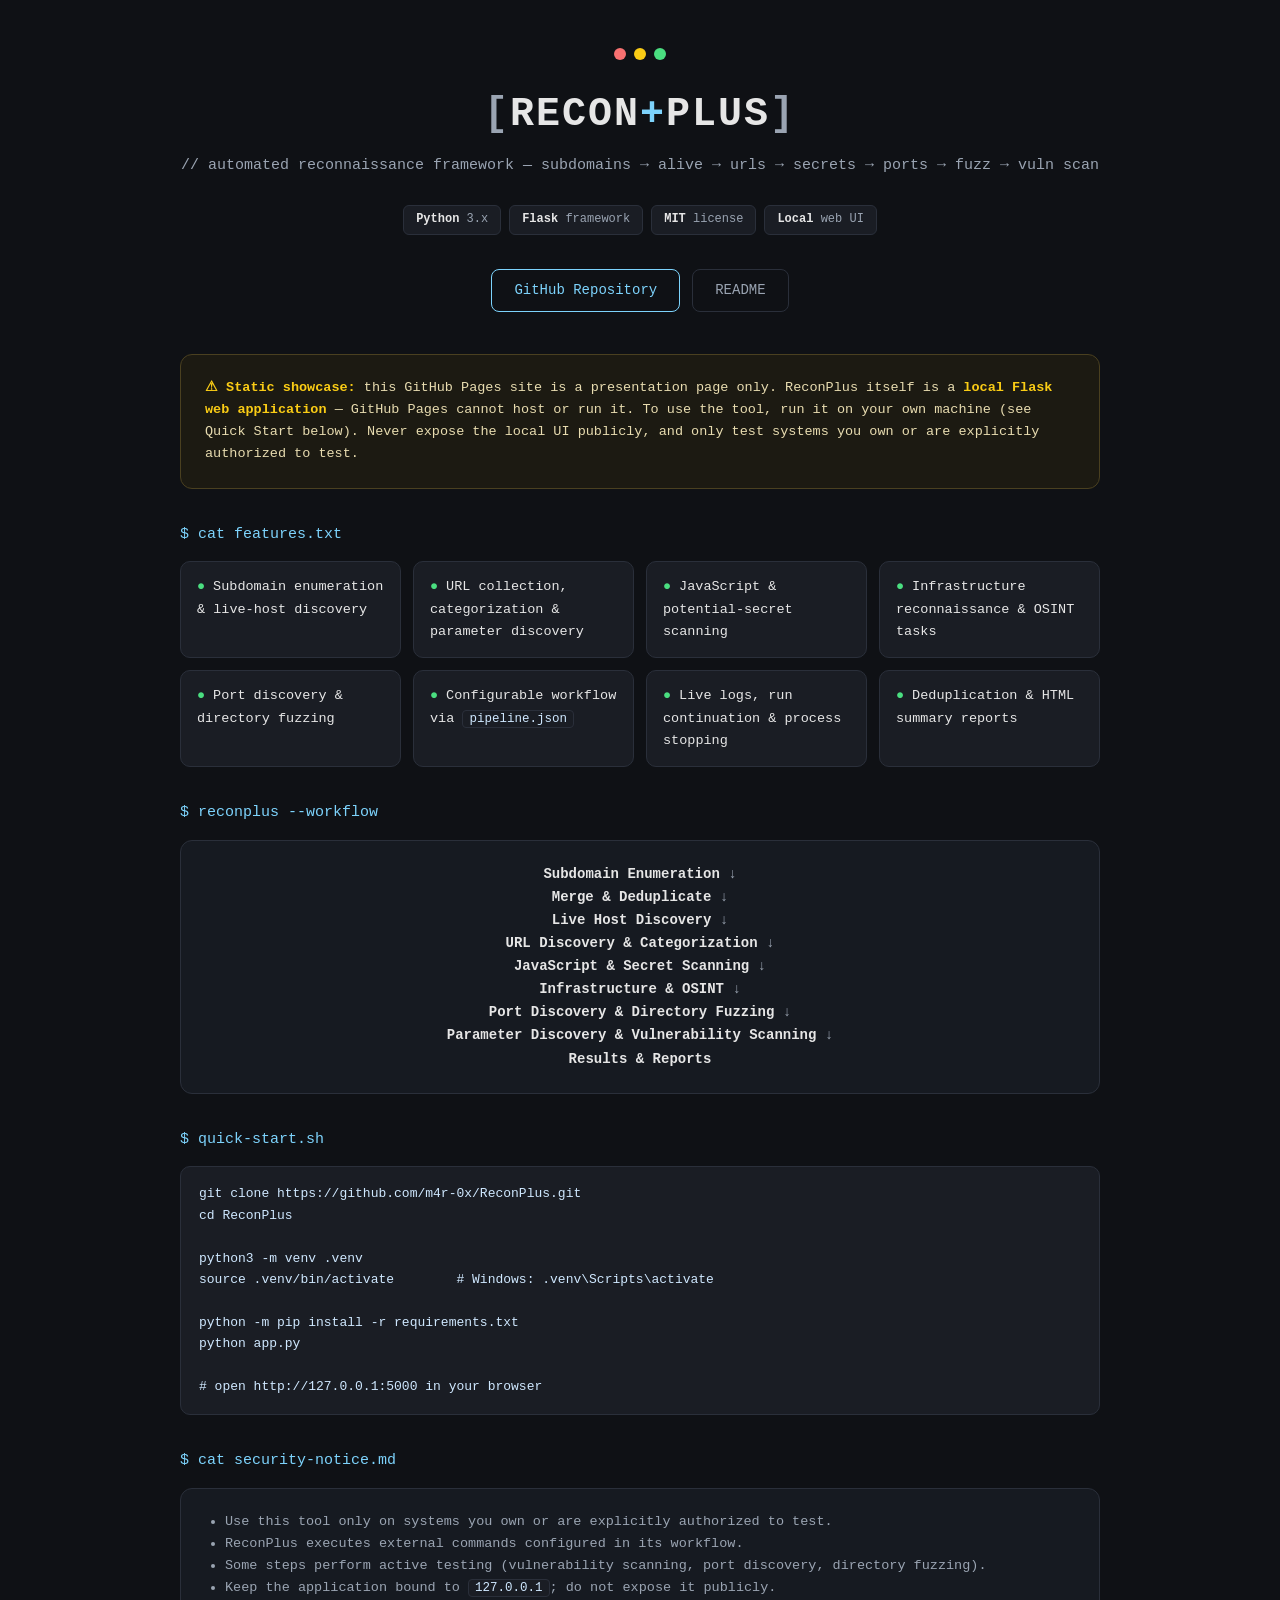
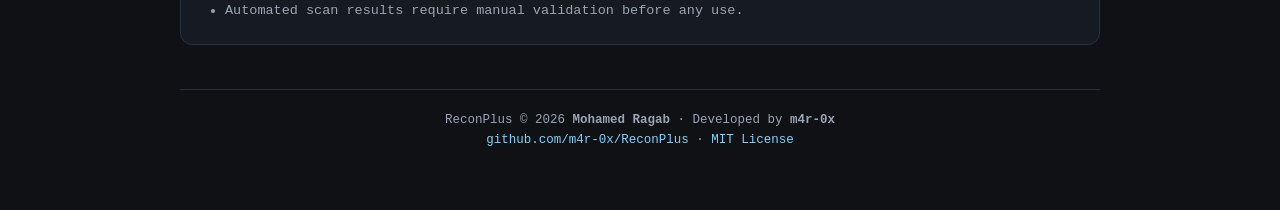
==== index.html @ adf0406e "Add GitHub Pages landing page" ====
<!doctype html>
<html lang="en">
<head>
<meta charset="utf-8">
<meta name="viewport" content="width=device-width, initial-scale=1">
<meta name="description" content="ReconPlus — automated reconnaissance framework for bug bounty and penetration testing. Subdomain enumeration, URL discovery, secret scanning, port discovery and HTML reporting.">
<meta name="author" content="Mohamed Ragab">
<title>:: ReconPlus // automated reconnaissance framework ::</title>
<style>
  :root{
    --bg:#0f1115; --panel:#161a21; --panel2:#1a1d24; --border:#2a2f3a;
    --text:#e6e6e6; --muted:#9aa4b2; --accent:#7dd3fc; --green:#4ade80;
    --yellow:#facc15; --red:#f87171;
  }
  *{box-sizing:border-box}
  html{scroll-behavior:smooth}
  body{margin:0;background:var(--bg);color:var(--text);font-family:Consolas,"JetBrains Mono",Menlo,monospace;line-height:1.65}
  .wrap{max-width:960px;margin:0 auto;padding:0 20px}
  header{padding:48px 0 8px;text-align:center}
  .dots{display:flex;gap:8px;justify-content:center;margin-bottom:22px}
  .dot{width:12px;height:12px;border-radius:50%}
  .dot.red{background:var(--red)} .dot.yellow{background:var(--yellow)} .dot.green{background:var(--green)}
  h1{font-size:40px;margin:0 0 6px;letter-spacing:2px}
  h1 .bracket{color:var(--muted)}
  h1 .blink{color:var(--accent);animation:blink 1.1s steps(1) infinite}
  @keyframes blink{50%{opacity:0}}
  .sub{color:var(--muted);margin:0 0 26px;font-size:15px}
  .badges{display:flex;gap:8px;justify-content:center;flex-wrap:wrap;margin-bottom:34px}
  .badge{background:var(--panel2);border:1px solid var(--border);border-radius:6px;padding:4px 12px;font-size:12px;color:var(--muted)}
  .badge b{color:var(--text)}
  section{margin:34px 0}
  h2{font-size:15px;color:var(--accent);margin:0 0 14px;font-weight:normal}
  .panel{background:var(--panel);border:1px solid var(--border);border-radius:12px;padding:22px 24px}
  .notice{border-color:#4a4020;background:#1c1a12;color:#e8dcb0;font-size:13.5px}
  .notice b{color:var(--yellow)}
  .grid{display:grid;grid-template-columns:repeat(auto-fit,minmax(220px,1fr));gap:12px}
  .card{background:var(--panel2);border:1px solid var(--border);border-radius:10px;padding:14px 16px;font-size:13.5px}
  .card .ic{color:var(--green);margin-right:8px}
  pre{background:var(--panel2);border:1px solid var(--border);border-radius:10px;padding:16px 18px;overflow-x:auto;font-size:13px;color:#cfe8ff;margin:0}
  .pipe{color:var(--muted);text-align:center;font-size:14px;margin:0}
  .pipe b{color:var(--text)}
  .links{display:flex;gap:12px;justify-content:center;flex-wrap:wrap;margin-top:8px}
  a.btn{display:inline-block;border:1px solid var(--accent);color:var(--accent);border-radius:8px;padding:9px 22px;text-decoration:none;font-size:14px;transition:.15s}
  a.btn:hover{background:var(--accent);color:#06121a}
  a.btn.alt{border-color:var(--border);color:var(--muted)}
  a.btn.alt:hover{background:var(--border);color:var(--text)}
  footer{border-top:1px solid var(--border);margin-top:44px;padding:20px 0 34px;text-align:center;color:var(--muted);font-size:12.5px}
  footer a{color:var(--accent);text-decoration:none}
  code.inline{background:var(--panel2);border:1px solid var(--border);border-radius:4px;padding:1px 6px;font-size:12.5px;color:#cfe8ff}
</style>
</head>
<body>
<div class="wrap">

<header>
  <div class="dots"><div class="dot red"></div><div class="dot yellow"></div><div class="dot green"></div></div>
  <h1><span class="bracket">[</span>RECON<span class="blink">+</span>PLUS<span class="bracket">]</span></h1>
  <p class="sub">// automated reconnaissance framework &mdash; subdomains &rarr; alive &rarr; urls &rarr; secrets &rarr; ports &rarr; fuzz &rarr; vuln scan</p>
  <div class="badges">
    <span class="badge"><b>Python</b> 3.x</span>
    <span class="badge"><b>Flask</b> framework</span>
    <span class="badge"><b>MIT</b> license</span>
    <span class="badge"><b>Local</b> web UI</span>
  </div>
  <div class="links">
    <a class="btn" href="https://github.com/m4r-0x/ReconPlus">GitHub Repository</a>
    <a class="btn alt" href="https://github.com/m4r-0x/ReconPlus/blob/main/README.md">README</a>
  </div>
</header>

<section class="panel notice">
  <b>&#9888; Static showcase:</b> this GitHub Pages site is a presentation page only. ReconPlus itself is a
  <b>local Flask web application</b> &mdash; GitHub Pages cannot host or run it. To use the tool, run it on your
  own machine (see Quick Start below). Never expose the local UI publicly, and only test systems you own or
  are explicitly authorized to test.
</section>

<section>
  <h2>$ cat features.txt</h2>
  <div class="grid">
    <div class="card"><span class="ic">&#9679;</span>Subdomain enumeration &amp; live-host discovery</div>
    <div class="card"><span class="ic">&#9679;</span>URL collection, categorization &amp; parameter discovery</div>
    <div class="card"><span class="ic">&#9679;</span>JavaScript &amp; potential-secret scanning</div>
    <div class="card"><span class="ic">&#9679;</span>Infrastructure reconnaissance &amp; OSINT tasks</div>
    <div class="card"><span class="ic">&#9679;</span>Port discovery &amp; directory fuzzing</div>
    <div class="card"><span class="ic">&#9679;</span>Configurable workflow via <span class="code"><code class="inline">pipeline.json</code></span></div>
    <div class="card"><span class="ic">&#9679;</span>Live logs, run continuation &amp; process stopping</div>
    <div class="card"><span class="ic">&#9679;</span>Deduplication &amp; HTML summary reports</div>
  </div>
</section>

<section>
  <h2>$ reconplus --workflow</h2>
  <div class="panel">
    <p class="pipe">
      <b>Subdomain Enumeration</b> &darr;<br>
      <b>Merge &amp; Deduplicate</b> &darr;<br>
      <b>Live Host Discovery</b> &darr;<br>
      <b>URL Discovery &amp; Categorization</b> &darr;<br>
      <b>JavaScript &amp; Secret Scanning</b> &darr;<br>
      <b>Infrastructure &amp; OSINT</b> &darr;<br>
      <b>Port Discovery &amp; Directory Fuzzing</b> &darr;<br>
      <b>Parameter Discovery &amp; Vulnerability Scanning</b> &darr;<br>
      <b>Results &amp; Reports</b>
    </p>
  </div>
</section>

<section>
  <h2>$ quick-start.sh</h2>
  <pre>git clone https://github.com/m4r-0x/ReconPlus.git
cd ReconPlus

python3 -m venv .venv
source .venv/bin/activate        # Windows: .venv\Scripts\activate

python -m pip install -r requirements.txt
python app.py

# open http://127.0.0.1:5000 in your browser</pre>
</section>

<section>
  <h2>$ cat security-notice.md</h2>
  <div class="panel" style="font-size:13.5px">
    <ul style="margin:0;padding-left:20px;color:var(--muted)">
      <li>Use this tool only on systems you own or are explicitly authorized to test.</li>
      <li>ReconPlus executes external commands configured in its workflow.</li>
      <li>Some steps perform active testing (vulnerability scanning, port discovery, directory fuzzing).</li>
      <li>Keep the application bound to <code class="inline">127.0.0.1</code>; do not expose it publicly.</li>
      <li>Automated scan results require manual validation before any use.</li>
    </ul>
  </div>
</section>

<footer>
  ReconPlus &copy; 2026 <b>Mohamed Ragab</b> &middot; Developed by <b>m4r-0x</b><br>
  <a href="https://github.com/m4r-0x/ReconPlus">github.com/m4r-0x/ReconPlus</a> &middot;
  <a href="https://github.com/m4r-0x/ReconPlus/blob/main/LICENSE">MIT License</a>
</footer>

</div>
</body>
</html>
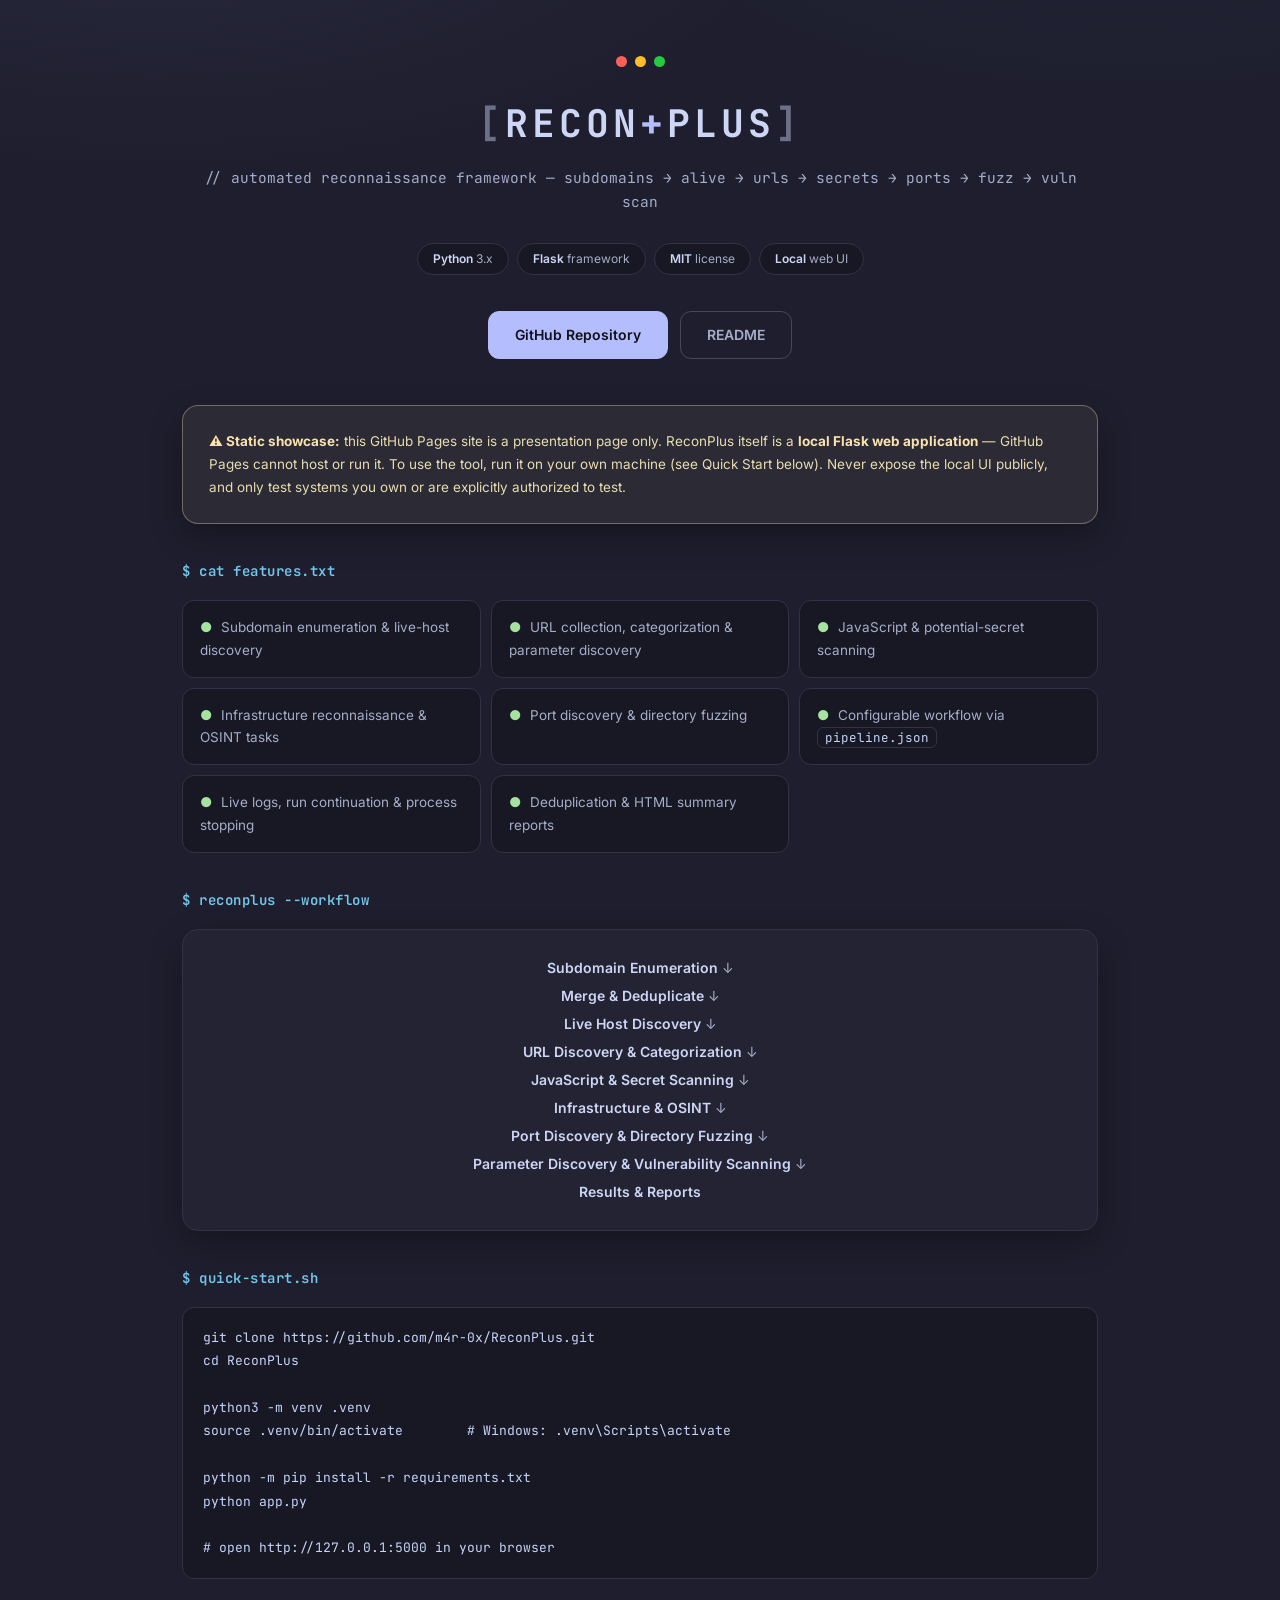
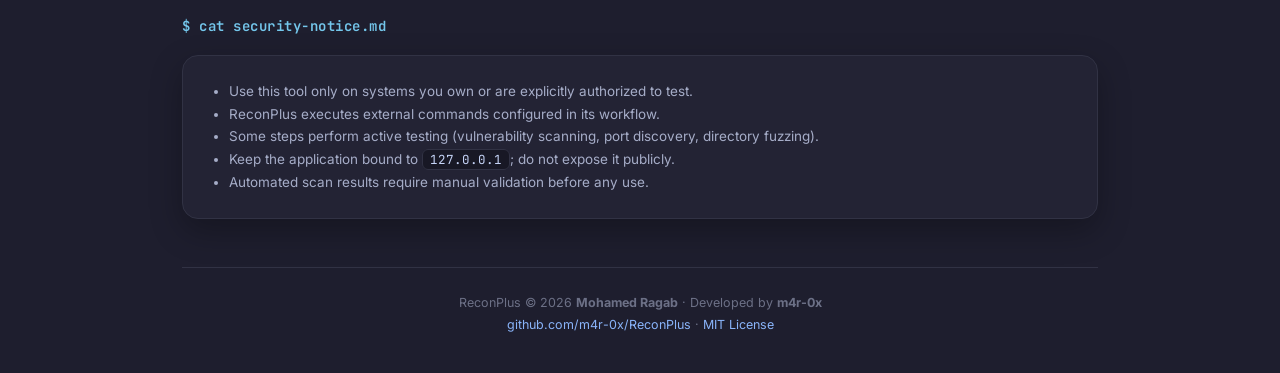
==== commit 72a16e88: "Redesign UI: modern Catppuccin dark theme with Inter + JetBrains Mono" ====
--- a/index.html
+++ b/index.html
@@ -5,48 +5,66 @@
 <meta name="viewport" content="width=device-width, initial-scale=1">
 <meta name="description" content="ReconPlus — automated reconnaissance framework for bug bounty and penetration testing. Subdomain enumeration, URL discovery, secret scanning, port discovery and HTML reporting.">
 <meta name="author" content="Mohamed Ragab">
+<meta name="color-scheme" content="dark">
 <title>:: ReconPlus // automated reconnaissance framework ::</title>
+<link rel="preconnect" href="https://fonts.googleapis.com">
+<link rel="preconnect" href="https://fonts.gstatic.com" crossorigin>
+<link href="https://fonts.googleapis.com/css2?family=Inter:wght@400;500;600;700&family=JetBrains+Mono:wght@400;500;600;700&display=swap" rel="stylesheet">
 <style>
   :root{
-    --bg:#0f1115; --panel:#161a21; --panel2:#1a1d24; --border:#2a2f3a;
-    --text:#e6e6e6; --muted:#9aa4b2; --accent:#7dd3fc; --green:#4ade80;
-    --yellow:#facc15; --red:#f87171;
+    --bg:#1e1e2e; --panel:#232334; --panel2:#181825; --border:#313244;
+    --text:#cdd6f4; --muted:#a6adc8; --overlay:#6c7086;
+    --accent:#b4befe; --accent-bright:#c7c9ff; --blue:#89b4fa;
+    --green:#a6e3a1; --yellow:#f9e2af; --red:#f38ba8; --sapphire:#74c7ec;
+    --ui:'Inter','Segoe UI',system-ui,sans-serif;
+    --mono:'JetBrains Mono','Cascadia Code',Consolas,monospace;
   }
   *{box-sizing:border-box}
-  html{scroll-behavior:smooth}
-  body{margin:0;background:var(--bg);color:var(--text);font-family:Consolas,"JetBrains Mono",Menlo,monospace;line-height:1.65}
-  .wrap{max-width:960px;margin:0 auto;padding:0 20px}
-  header{padding:48px 0 8px;text-align:center}
-  .dots{display:flex;gap:8px;justify-content:center;margin-bottom:22px}
-  .dot{width:12px;height:12px;border-radius:50%}
-  .dot.red{background:var(--red)} .dot.yellow{background:var(--yellow)} .dot.green{background:var(--green)}
-  h1{font-size:40px;margin:0 0 6px;letter-spacing:2px}
-  h1 .bracket{color:var(--muted)}
-  h1 .blink{color:var(--accent);animation:blink 1.1s steps(1) infinite}
+  html{scroll-behavior:smooth;color-scheme:dark}
+  body{
+    margin:0;color:var(--text);font-family:var(--ui);line-height:1.7;
+    background:
+      radial-gradient(1100px 480px at 12% -6%, rgba(180,190,254,.07), transparent 60%),
+      radial-gradient(900px 420px at 88% -8%, rgba(116,199,236,.055), transparent 60%),
+      var(--bg);
+  }
+  ::selection{background:rgba(180,190,254,.3)}
+  .wrap{max-width:960px;margin:0 auto;padding:0 22px}
+  header{padding:56px 0 10px;text-align:center}
+  .dots{display:flex;gap:8px;justify-content:center;margin-bottom:24px}
+  .dot{width:11px;height:11px;border-radius:50%}
+  .dot.red{background:#ff5f56}.dot.yellow{background:#ffbd2e}.dot.green{background:#27c93f}
+  h1{font-family:var(--mono);font-size:38px;font-weight:700;margin:0 0 10px;letter-spacing:4px}
+  h1 .bracket{color:var(--overlay)}
+  h1 .blink{color:var(--accent);animation:blink 1.2s steps(1) infinite}
   @keyframes blink{50%{opacity:0}}
-  .sub{color:var(--muted);margin:0 0 26px;font-size:15px}
-  .badges{display:flex;gap:8px;justify-content:center;flex-wrap:wrap;margin-bottom:34px}
-  .badge{background:var(--panel2);border:1px solid var(--border);border-radius:6px;padding:4px 12px;font-size:12px;color:var(--muted)}
-  .badge b{color:var(--text)}
-  section{margin:34px 0}
-  h2{font-size:15px;color:var(--accent);margin:0 0 14px;font-weight:normal}
-  .panel{background:var(--panel);border:1px solid var(--border);border-radius:12px;padding:22px 24px}
-  .notice{border-color:#4a4020;background:#1c1a12;color:#e8dcb0;font-size:13.5px}
+  .sub{color:var(--muted);margin:0 0 28px;font-size:14.5px;font-family:var(--mono)}
+  .badges{display:flex;gap:8px;justify-content:center;flex-wrap:wrap;margin-bottom:36px}
+  .badge{background:var(--panel2);border:1px solid var(--border);border-radius:999px;padding:5px 15px;font-size:12px;color:var(--muted);transition:border-color .18s ease}
+  .badge:hover{border-color:#45475a}
+  .badge b{color:var(--text);font-weight:600}
+  section{margin:36px 0}
+  h2{font-family:var(--mono);font-size:14px;font-weight:600;color:var(--sapphire);margin:0 0 16px;letter-spacing:.5px}
+  .panel{background:var(--panel);border:1px solid var(--border);border-radius:16px;padding:24px 26px;box-shadow:0 12px 32px rgba(0,0,0,.28)}
+  .notice{border-color:rgba(249,226,175,.35);background:rgba(249,226,175,.06);color:#e8dcb0;font-size:13.5px}
   .notice b{color:var(--yellow)}
-  .grid{display:grid;grid-template-columns:repeat(auto-fit,minmax(220px,1fr));gap:12px}
-  .card{background:var(--panel2);border:1px solid var(--border);border-radius:10px;padding:14px 16px;font-size:13.5px}
-  .card .ic{color:var(--green);margin-right:8px}
-  pre{background:var(--panel2);border:1px solid var(--border);border-radius:10px;padding:16px 18px;overflow-x:auto;font-size:13px;color:#cfe8ff;margin:0}
-  .pipe{color:var(--muted);text-align:center;font-size:14px;margin:0}
-  .pipe b{color:var(--text)}
-  .links{display:flex;gap:12px;justify-content:center;flex-wrap:wrap;margin-top:8px}
-  a.btn{display:inline-block;border:1px solid var(--accent);color:var(--accent);border-radius:8px;padding:9px 22px;text-decoration:none;font-size:14px;transition:.15s}
-  a.btn:hover{background:var(--accent);color:#06121a}
-  a.btn.alt{border-color:var(--border);color:var(--muted)}
-  a.btn.alt:hover{background:var(--border);color:var(--text)}
-  footer{border-top:1px solid var(--border);margin-top:44px;padding:20px 0 34px;text-align:center;color:var(--muted);font-size:12.5px}
-  footer a{color:var(--accent);text-decoration:none}
-  code.inline{background:var(--panel2);border:1px solid var(--border);border-radius:4px;padding:1px 6px;font-size:12.5px;color:#cfe8ff}
+  .grid{display:grid;grid-template-columns:repeat(auto-fit,minmax(230px,1fr));gap:10px}
+  .card{background:var(--panel2);border:1px solid var(--border);border-radius:12px;padding:15px 17px;font-size:13.5px;color:var(--muted);transition:border-color .18s ease,transform .18s ease}
+  .card:hover{border-color:#45475a;transform:translateY(-2px)}
+  .card .ic{color:var(--green);margin-right:9px}
+  pre{background:var(--panel2);border:1px solid var(--border);border-radius:12px;padding:18px 20px;overflow-x:auto;font-size:13px;color:#c6d4f7;margin:0;font-family:var(--mono);line-height:1.8}
+  .pipe{color:var(--muted);text-align:center;font-size:14px;margin:0;line-height:2}
+  .pipe b{color:var(--text);font-weight:600}
+  .links{display:flex;gap:12px;justify-content:center;flex-wrap:wrap;margin-top:10px}
+  a.btn{display:inline-block;border-radius:11px;padding:11px 26px;text-decoration:none;font-size:14px;font-weight:600;transition:background .18s ease,border-color .18s ease,box-shadow .18s ease}
+  a.btn.primary{background:var(--accent);color:#11111b;border:1px solid var(--accent)}
+  a.btn.primary:hover{background:var(--accent-bright);box-shadow:0 6px 20px rgba(180,190,254,.3)}
+  a.btn.alt{background:transparent;border:1px solid #45475a;color:var(--muted)}
+  a.btn.alt:hover{background:var(--panel2);border-color:var(--overlay);color:var(--text)}
+  footer{border-top:1px solid var(--border);margin-top:48px;padding:24px 0 38px;text-align:center;color:var(--overlay);font-size:12.5px}
+  footer a{color:var(--blue);text-decoration:none}
+  footer a:hover{text-decoration:underline}
+  code.inline{background:var(--panel2);border:1px solid var(--border);border-radius:6px;padding:1px 7px;font-size:12.5px;color:#c6d4f7;font-family:var(--mono)}
 </style>
 </head>
 <body>
@@ -63,7 +81,7 @@
     <span class="badge"><b>Local</b> web UI</span>
   </div>
   <div class="links">
-    <a class="btn" href="https://github.com/m4r-0x/ReconPlus">GitHub Repository</a>
+    <a class="btn primary" href="https://github.com/m4r-0x/ReconPlus">GitHub Repository</a>
     <a class="btn alt" href="https://github.com/m4r-0x/ReconPlus/blob/main/README.md">README</a>
   </div>
 </header>
@@ -83,7 +101,7 @@
     <div class="card"><span class="ic">&#9679;</span>JavaScript &amp; potential-secret scanning</div>
     <div class="card"><span class="ic">&#9679;</span>Infrastructure reconnaissance &amp; OSINT tasks</div>
     <div class="card"><span class="ic">&#9679;</span>Port discovery &amp; directory fuzzing</div>
-    <div class="card"><span class="ic">&#9679;</span>Configurable workflow via <span class="code"><code class="inline">pipeline.json</code></span></div>
+    <div class="card"><span class="ic">&#9679;</span>Configurable workflow via <code class="inline">pipeline.json</code></div>
     <div class="card"><span class="ic">&#9679;</span>Live logs, run continuation &amp; process stopping</div>
     <div class="card"><span class="ic">&#9679;</span>Deduplication &amp; HTML summary reports</div>
   </div>
